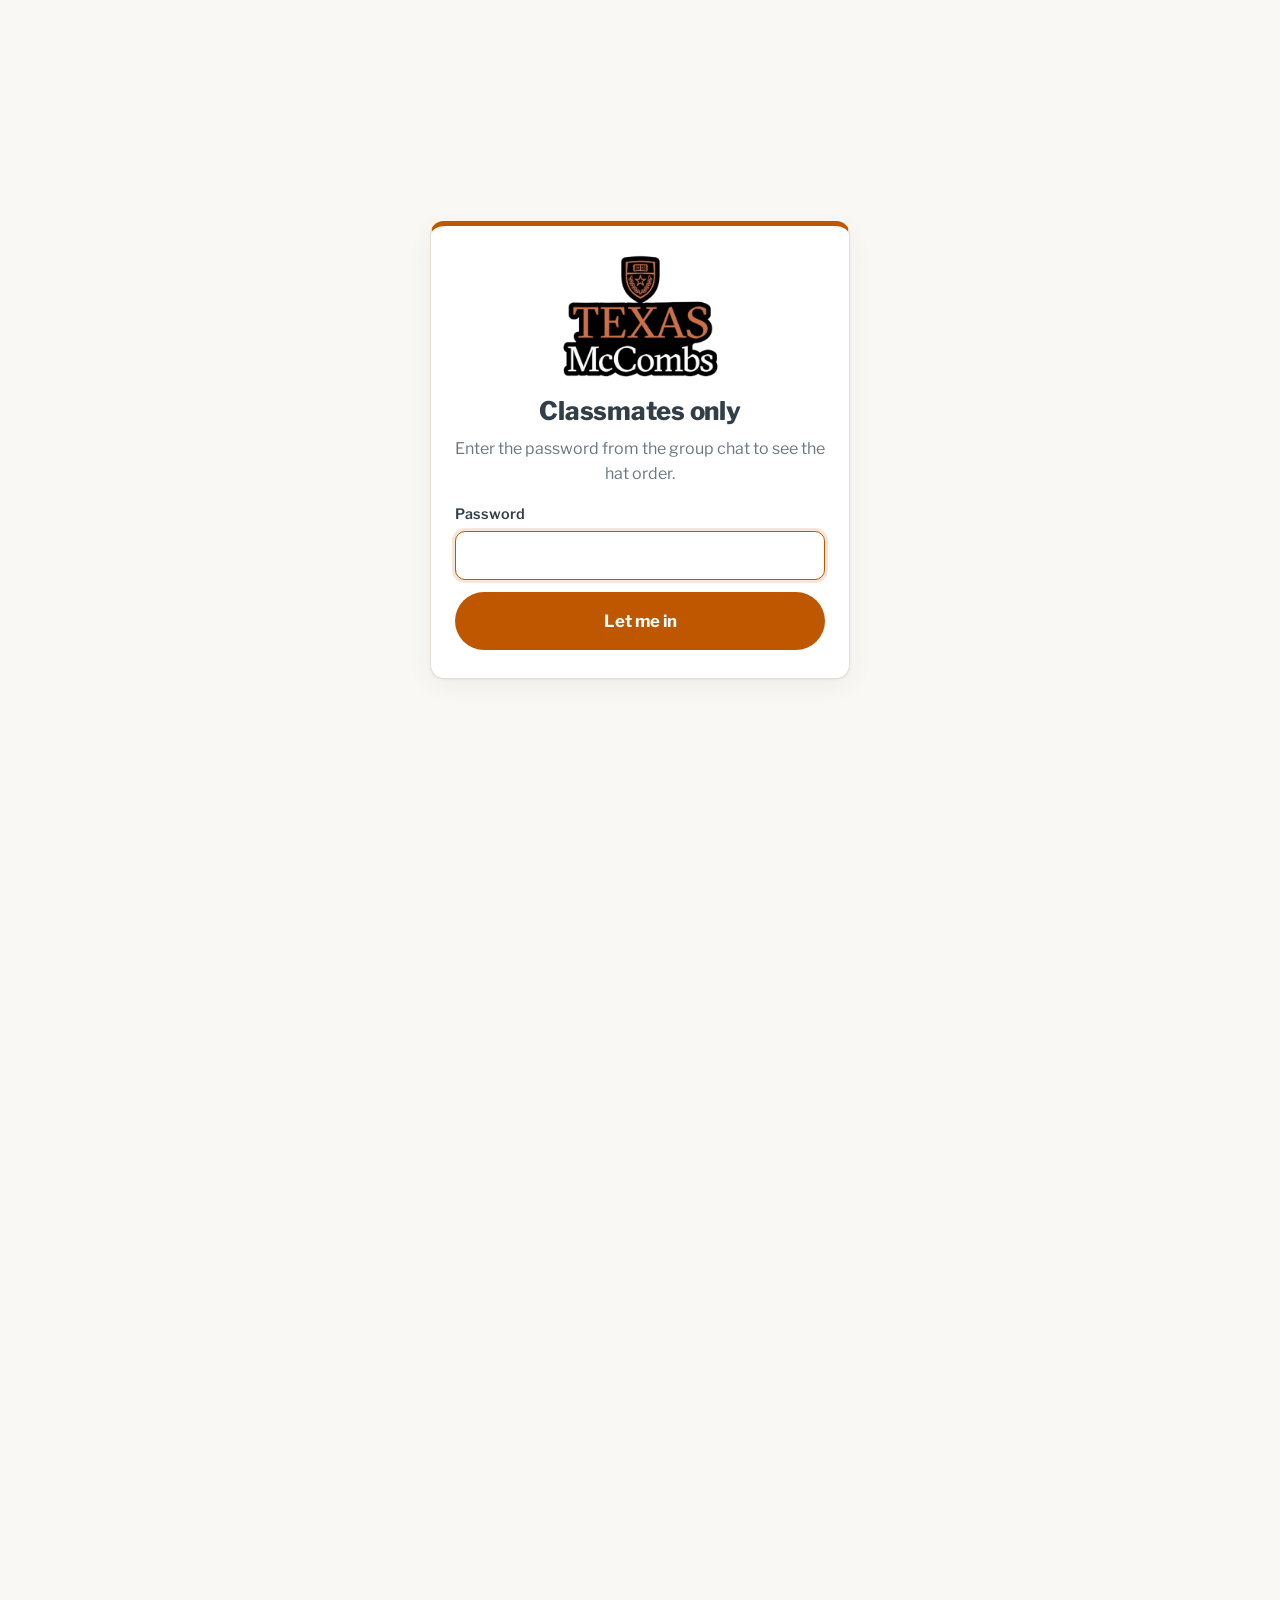
==== index.html @ 36b4d061 "Note that hats ship to the Centrum for pickup Co-Authored-By: Claude Fable 5.1 <noreply@anthropic.co" ====
<!doctype html>
<html lang="en">
<head>
  <meta charset="utf-8">
  <meta name="viewport" content="width=device-width, initial-scale=1">
  <title>Texas McCombs Hat Pre-Order</title>
  <meta name="description" content="Group pre-order for custom Texas McCombs hats from Branded Bills.">
  <link rel="preconnect" href="https://fonts.googleapis.com">
  <link rel="preconnect" href="https://fonts.gstatic.com" crossorigin>
  <link href="https://fonts.googleapis.com/css2?family=Libre+Franklin:wght@400;500;600;700;800&display=swap" rel="stylesheet">
  <link rel="stylesheet" href="css/styles.css">
  <link rel="icon" href="images/logo.png">
</head>
<body>

<div class="gate" id="gate" hidden>
  <form class="gate-card" id="gate-form" novalidate>
    <img src="images/logo.png" alt="Texas McCombs" width="200" height="157">
    <h1 class="gate-title">Classmates only</h1>
    <p class="muted">Enter the password from the group chat to see the hat order.</p>
    <label class="field">
      <span class="field-label">Password</span>
      <input type="password" name="code" id="gate-input" autocomplete="off" autocapitalize="off" spellcheck="false" required>
    </label>
    <p class="form-error" id="gate-error" role="alert" hidden></p>
    <button type="submit" class="btn btn-primary btn-lg btn-block">Let me in</button>
  </form>
</div>

<header class="topbar">
  <div class="wrap topbar-inner">
    <div class="brand">
      <span class="brand-mark"></span>
      <span class="brand-text">Texas McCombs <span class="brand-sub">Hat Pre-Order</span></span>
    </div>
    <a class="topbar-link" href="#order">Order now</a>
  </div>
</header>

<main>
  <!-- Hero -->
  <section class="hero">
    <div class="wrap hero-inner">
      <div class="hero-copy">
        <p class="eyebrow">Group order from Branded Bills</p>
        <h1>Custom Texas McCombs hats, ordered together.</h1>
        <p class="lede">
          Four designs, a Texas McCombs patch up front and a Longhorn on the side, one week to get in.
          We only place the order if we hit the minimums, and you only pay once we do.
        </p>
        <div class="countdown" id="countdown" aria-live="polite">
          <span class="countdown-label">Orders close</span>
          <span class="countdown-value" id="countdown-value">&hellip;</span>
          <span class="countdown-date" id="countdown-date"></span>
        </div>
        <a class="btn btn-primary btn-lg" href="#order">Pick your hats</a>
      </div>
      <div class="hero-art">
        <img src="images/logo.png" alt="Texas McCombs patch design" width="420" height="330">
      </div>
    </div>
  </section>

  <!-- How it works -->
  <section class="section">
    <div class="wrap">
      <h2>How it works</h2>
      <ol class="steps">
        <li>
          <span class="step-num">1</span>
          <h3>Pick your hats</h3>
          <p>Choose any of the four designs and how many of each you want. One size, adjustable snapback.</p>
        </li>
        <li>
          <span class="step-num">2</span>
          <h3>Submit the form</h3>
          <p>Name, email, phone, class year. That's it. No payment yet.</p>
        </li>
        <li>
          <span class="step-num">3</span>
          <h3>We hit the minimums</h3>
          <p>Branded Bills needs <strong id="min-total-copy">24</strong> hats total and <strong id="min-design-copy">6</strong> of each design. Designs that don't hit 6 get dropped.</p>
        </li>
        <li>
          <span class="step-num">4</span>
          <h3>Pay, then we order</h3>
          <p>After the window closes, <span class="organizer-name">Colby</span> sends payment details. Venmo or Zelle before the order is placed. Hats ship to the Centrum for pickup.</p>
        </li>
      </ol>
    </div>
  </section>

  <!-- Progress -->
  <section class="section section-alt">
    <div class="wrap">
      <div class="section-head">
        <h2>Where we stand</h2>
        <p class="muted" id="progress-updated">Loading current totals&hellip;</p>
      </div>
      <div class="progress-total card">
        <div class="progress-head">
          <span class="progress-title">Total hats ordered</span>
          <span class="progress-count"><strong id="total-count">0</strong> / <span id="total-min">24</span></span>
        </div>
        <div class="bar" role="progressbar" aria-valuemin="0" aria-valuemax="24" aria-valuenow="0" id="total-bar">
          <div class="bar-fill" id="total-fill"></div>
          <div class="bar-goal" id="total-goal"></div>
        </div>
        <p class="progress-note" id="total-note"></p>
      </div>
      <div class="progress-grid" id="design-progress"></div>
      <p class="muted small" id="demo-banner" hidden>
        Demo mode: no backend connected, so orders are stored only in this browser. See the README to connect Google Sheets.
      </p>
    </div>
  </section>

  <!-- Designs + order form -->
  <section class="section" id="order">
    <div class="wrap">
      <div class="section-head">
        <h2>Choose your hats</h2>
        <p class="muted">All four carry the same Texas McCombs <span id="patch-type">3D PVC rubber patch</span> (<span id="patch-size">2.8 in x 2.17 in</span>) on the front, plus a <span id="side-patch-type">3D PVC rubber Longhorn side patch</span> (<span id="side-patch-size">2.39 in x 1.25 in</span>): burnt orange on the black and white hats, all white on the orange hats. Renders are approximate.</p>
        <div class="patch-row">
          <figure class="patch-fig"><img src="images/patch-f1.png" alt="Burnt orange Longhorn side patch" width="369" height="205"><figcaption>Side patch on the black and white hats</figcaption></figure>
          <figure class="patch-fig"><img src="images/patch-f2.png" alt="All-white Longhorn side patch" width="369" height="207"><figcaption>Side patch on the burnt orange hats. Lines show molded detail; the patch is all white.</figcaption></figure>
        </div>
      </div>

      <div class="estimator card" id="estimator">
        <div class="estimator-head">
          <div class="estimator-main">
            <p class="eyebrow">Price estimator</p>
            <p class="estimator-big"><strong id="est-per-hat">&hellip;</strong> <span>per hat, all in</span></p>
            <p class="small muted" id="est-basis">Loading current totals&hellip;</p>
          </div>
          <div class="estimator-input">
            <label class="field-label" for="est-qty">Estimate at</label>
            <div class="estimator-qty">
              <input type="number" id="est-qty" min="24" max="5000" step="1" inputmode="numeric">
              <span>hats</span>
            </div>
            <button type="button" class="link-btn" id="est-reset" hidden>Back to live count</button>
          </div>
        </div>

        <div class="estimator-body">
          <table class="est-table" aria-label="Per-hat cost breakdown">
            <tbody id="est-rows"></tbody>
          </table>
          <div class="est-tiers-wrap">
            <p class="field-label">Volume tiers (base hat price)</p>
            <div class="tiers" id="est-tiers"></div>
            <p class="small muted" id="est-next"></p>
          </div>
        </div>

        <p class="price-callout-markup"><strong>Zero profit markup!</strong> You're only covering production, brand fees, shipping and taxes.</p>
        <p class="small muted est-foot" id="est-foot"></p>
      </div>

      <div class="designs" id="designs"></div>

      <form id="order-form" class="order-form card" novalidate>
        <h3>Your info</h3>

        <div class="field-grid">
          <label class="field">
            <span class="field-label">Full name</span>
            <input type="text" name="name" autocomplete="name" required maxlength="80" placeholder="Bevo Longhorn">
          </label>
          <label class="field">
            <span class="field-label">Email</span>
            <input type="email" name="email" autocomplete="email" required maxlength="120" placeholder="you@utexas.edu">
          </label>
          <label class="field">
            <span class="field-label">Phone</span>
            <input type="tel" name="phone" autocomplete="tel" required maxlength="30" placeholder="(512) 555-0123">
          </label>
          <fieldset class="field">
            <legend class="field-label">Class year</legend>
            <div class="choice-row" id="class-year-choices"></div>
          </fieldset>
          <fieldset class="field">
            <legend class="field-label">How you'll pay</legend>
            <div class="choice-row">
              <label class="choice"><input type="radio" name="payment" value="Venmo" required><span>Venmo</span></label>
              <label class="choice"><input type="radio" name="payment" value="Zelle"><span>Zelle</span></label>
            </div>
          </fieldset>
          <label class="field field-wide">
            <span class="field-label">Notes <span class="optional">(optional)</span></span>
            <input type="text" name="notes" maxlength="200" placeholder="Anything we should know">
          </label>
        </div>

        <!-- honeypot: bots fill this, humans never see it -->
        <div class="hp" aria-hidden="true">
          <label>Website <input type="text" name="website" tabindex="-1" autocomplete="off"></label>
        </div>

        <div class="order-summary" id="order-summary">
          <div class="summary-line">
            <span>Your order</span>
            <strong id="summary-hats">0 hats</strong>
          </div>
          <div class="summary-line" id="summary-price-line">
            <span>Estimated total <span class="muted small" id="summary-price-detail"></span></span>
            <strong id="summary-price">&hellip;</strong>
          </div>
          <p class="small muted" id="summary-note">
            You won't be charged unless we reach the minimums. Payment is collected after the window closes.
            The estimate uses the current volume tier plus tax and shipping; the final amount is confirmed before anyone pays.
          </p>
        </div>

        <p class="form-error" id="form-error" role="alert" hidden></p>

        <button type="submit" class="btn btn-primary btn-lg btn-block" id="submit-btn">
          <span class="btn-text">Submit pre-order</span>
          <span class="btn-spinner" aria-hidden="true"></span>
        </button>
      </form>

      <div class="success card" id="success" hidden>
        <div class="success-check" aria-hidden="true">&#10003;</div>
        <h3>You're in.</h3>
        <p id="success-copy"></p>
        <div class="success-order" id="success-order"></div>
        <div class="pay-box">
          <h4>Payment (after the window closes)</h4>
          <p>Don't send money yet. Once we confirm the minimums, <span class="organizer-name">Colby</span> will reach out with the final amount. Payment goes to:</p>
          <ul class="pay-list">
            <li><span class="pay-label">Venmo</span> <code id="pay-venmo"></code></li>
            <li><span class="pay-label">Zelle</span> <code id="pay-zelle"></code></li>
          </ul>
        </div>
        <p class="pickup-note"><strong>Pickup:</strong> hats ship to the Centrum. You'll get an email when they're ready to grab.</p>
        <p class="small muted">Need to change something? Email <a id="organizer-mailto" href="#"></a>.</p>
      </div>

      <div class="closed card" id="closed" hidden>
        <h3>Ordering has closed.</h3>
        <p>The pre-order window ended on <span id="closed-date"></span>. If you already submitted, watch your email for payment details. Questions? Email <a id="organizer-mailto-closed" href="#"></a>.</p>
      </div>
    </div>
  </section>

  <!-- FAQ -->
  <section class="section section-alt">
    <div class="wrap wrap-narrow">
      <h2>Questions</h2>
      <dl class="faq">
        <dt>What if a design doesn't get 6 orders?</dt>
        <dd>It gets dropped from the order. Anyone who picked it will be offered a swap to another design, or can just skip it. No charge either way.</dd>
        <dt>What if we don't reach 24 hats total?</dt>
        <dd>The order doesn't go in and nobody pays anything. We'll either extend the window or call it.</dd>
        <dt>How is the price calculated?</dt>
        <dd>Straight from the Branded Bills pricing sheet. The base hat price drops as the group order gets bigger (volume tiers), the Longhorn side patch is a flat add-on per hat, and then sales tax and a share of shipping go on top. The estimator above the designs shows the math for the current order size. Nobody is making money on this.</dd>
        <dt>When do I pay?</dt>
        <dd>After the window closes and the counts are confirmed. You'll get a message with the exact amount and where to send it. The order isn't placed until everyone has paid.</dd>
        <dt>What sizes are these?</dt>
        <dd>One size, adjustable snapback closure on all four styles.</dd>
        <dt>Can I order more than one?</dt>
        <dd>Yes. Any mix of designs, up to <span id="faq-max">5</span> of each.</dd>
        <dt>When do hats arrive?</dt>
        <dd>Branded Bills typically takes a few weeks to produce after the order is placed. The whole order ships to the Centrum, and you pick yours up there. <span class="organizer-name">Colby</span> will email when they're in.</dd>
      </dl>
    </div>
  </section>
</main>

<footer class="footer">
  <div class="wrap">
    <p>Organized by <span class="organizer-name">Colby</span> for McCombs classmates. Not affiliated with or endorsed by The University of Texas at Austin or Branded Bills.</p>
    <p class="small">Design renders are digital mockups from the Branded Bills design sheet and may not exactly match real colors, placement, or size.</p>
  </div>
</footer>

<script src="js/config.js"></script>
<script src="js/app.js"></script>
</body>
</html>
---- css/styles.css ----
/* UT Austin brand palette */
:root {
  --burnt-orange: #BF5700;
  --burnt-orange-dark: #A34A00;
  --burnt-orange-light: #F8971F;
  --charcoal: #333F48;
  --charcoal-light: #4F5A63;
  --slate: #9CADB7;
  --limestone: #D6D2C4;
  --limestone-light: #ECE9E0;
  --cream: #FAF8F4;
  --white: #FFFFFF;
  --green: #A6CD57;
  --green-dark: #5E8A1E;
  --yellow: #FFD600;
  --teal: #00A9B7;
  --blue: #005F86;
  --red: #C8102E;

  --text: var(--charcoal);
  --text-muted: #6B7680;
  --bg: var(--cream);
  --surface: var(--white);
  --border: #E3DFD4;
  --radius: 14px;
  --shadow: 0 1px 2px rgba(51, 63, 72, 0.06), 0 8px 24px rgba(51, 63, 72, 0.06);
  --font: 'Libre Franklin', -apple-system, BlinkMacSystemFont, 'Segoe UI', Roboto, Helvetica, Arial, sans-serif;
}

* { box-sizing: border-box; }
html { scroll-behavior: smooth; }
body {
  margin: 0;
  font-family: var(--font);
  color: var(--text);
  background: var(--bg);
  line-height: 1.55;
  -webkit-font-smoothing: antialiased;
}
img { max-width: 100%; height: auto; display: block; }
a { color: var(--burnt-orange); }
h1, h2, h3, h4 { margin: 0 0 0.4em; line-height: 1.15; font-weight: 800; letter-spacing: -0.01em; }
h1 { font-size: clamp(2rem, 5vw, 3.1rem); }
h2 { font-size: clamp(1.5rem, 3vw, 2rem); }
h3 { font-size: 1.2rem; }
h4 { font-size: 1rem; }
p { margin: 0 0 1em; }
code { font-family: ui-monospace, SFMono-Regular, Menlo, monospace; background: var(--limestone-light); padding: 0.1em 0.45em; border-radius: 6px; font-size: 0.95em; }

.wrap { width: min(1100px, 100% - 32px); margin: 0 auto; }
.wrap-narrow { width: min(760px, 100% - 32px); }
.muted { color: var(--text-muted); }
.small { font-size: 0.875rem; }
.optional { font-weight: 400; color: var(--text-muted); }
[hidden] { display: none !important; }

/* Password gate */
body.is-locked { overflow: hidden; }
body.is-locked > main, body.is-locked > header, body.is-locked > footer { visibility: hidden; }
.gate { position: fixed; inset: 0; z-index: 100; background: var(--cream); display: grid; place-items: center; padding: 16px; overflow: auto; }
.gate-card { width: min(420px, 100%); background: var(--white); border: 1px solid var(--border); border-top: 5px solid var(--burnt-orange); border-radius: var(--radius); box-shadow: var(--shadow); padding: 28px 24px; display: flex; flex-direction: column; gap: 12px; }
.gate-card img { width: 160px; margin: 0 auto 4px; }
.gate-title { font-size: 1.6rem; text-align: center; margin: 0; }
.gate-card .muted { text-align: center; margin: 0 0 4px; }
.gate-card .form-error { margin: 0; }
.gate-card input[type="password"] { font: inherit; padding: 11px 14px; border: 1.5px solid var(--border); border-radius: 10px; width: 100%; }
.gate-card input:focus { outline: none; border-color: var(--burnt-orange); box-shadow: 0 0 0 3px rgba(191, 87, 0, 0.15); }

/* Top bar */
.topbar { background: var(--burnt-orange); color: var(--white); position: sticky; top: 0; z-index: 10; }
.topbar-inner { display: flex; align-items: center; justify-content: space-between; height: 56px; }
.brand { display: flex; align-items: center; gap: 10px; font-weight: 800; letter-spacing: 0.01em; }
.brand-mark { width: 14px; height: 14px; background: var(--white); border-radius: 3px; transform: rotate(45deg); }
.brand-sub { font-weight: 500; opacity: 0.85; }
.topbar-link { color: var(--white); text-decoration: none; font-weight: 600; padding: 8px 14px; border: 1.5px solid rgba(255,255,255,0.55); border-radius: 999px; font-size: 0.9rem; }
.topbar-link:hover { background: rgba(255,255,255,0.12); }

/* Hero */
.hero { background: linear-gradient(180deg, var(--white) 0%, var(--cream) 100%); border-bottom: 1px solid var(--border); }
.hero-inner { display: grid; grid-template-columns: 1.15fr 0.85fr; gap: 40px; align-items: center; padding: 64px 0; }
.eyebrow { text-transform: uppercase; letter-spacing: 0.12em; font-size: 0.78rem; font-weight: 700; color: var(--burnt-orange); margin-bottom: 12px; }
.lede { font-size: 1.1rem; color: var(--charcoal-light); max-width: 52ch; }
.hero-art img { margin: 0 auto; filter: drop-shadow(0 12px 24px rgba(51,63,72,0.18)); }

.countdown { display: inline-flex; flex-wrap: wrap; align-items: baseline; gap: 6px 12px; background: var(--white); border: 1px solid var(--border); border-left: 4px solid var(--burnt-orange); border-radius: 10px; padding: 12px 16px; margin: 8px 0 24px; }
.countdown-label { font-size: 0.8rem; text-transform: uppercase; letter-spacing: 0.08em; font-weight: 700; color: var(--text-muted); }
.countdown-value { font-size: 1.25rem; font-weight: 800; color: var(--charcoal); font-variant-numeric: tabular-nums; }
.countdown-date { font-size: 0.85rem; color: var(--text-muted); width: 100%; }
.countdown.is-closed { border-left-color: var(--red); }
.countdown.is-closed .countdown-value { color: var(--red); }

/* Buttons */
.btn { display: inline-flex; align-items: center; justify-content: center; gap: 8px; font: inherit; font-weight: 700; border-radius: 999px; padding: 10px 20px; border: 2px solid transparent; cursor: pointer; text-decoration: none; transition: background 0.15s, transform 0.05s; }
.btn:active { transform: translateY(1px); }
.btn-primary { background: var(--burnt-orange); color: var(--white); }
.btn-primary:hover { background: var(--burnt-orange-dark); }
.btn-primary:disabled { background: var(--slate); cursor: not-allowed; }
.btn-lg { padding: 14px 28px; font-size: 1.05rem; }
.btn-block { width: 100%; }
.btn-spinner { display: none; width: 18px; height: 18px; border: 2.5px solid rgba(255,255,255,0.4); border-top-color: var(--white); border-radius: 50%; animation: spin 0.7s linear infinite; }
.btn.is-loading .btn-spinner { display: inline-block; }
@keyframes spin { to { transform: rotate(360deg); } }

/* Sections */
.section { padding: 56px 0; scroll-margin-top: 64px; }
.section-alt { background: var(--white); border-top: 1px solid var(--border); border-bottom: 1px solid var(--border); }
.section-head { margin-bottom: 24px; }
.section-head h2 { margin-bottom: 4px; }
.card { background: var(--surface); border: 1px solid var(--border); border-radius: var(--radius); box-shadow: var(--shadow); padding: 24px; }

/* Steps */
.steps { list-style: none; margin: 0; padding: 0; display: grid; grid-template-columns: repeat(4, 1fr); gap: 20px; counter-reset: step; }
.steps li { background: var(--white); border: 1px solid var(--border); border-radius: var(--radius); padding: 22px; position: relative; }
.steps h3 { font-size: 1.05rem; margin-top: 10px; }
.steps p { margin: 0; font-size: 0.95rem; color: var(--charcoal-light); }
.step-num { display: inline-grid; place-items: center; width: 32px; height: 32px; border-radius: 50%; background: var(--burnt-orange); color: var(--white); font-weight: 800; font-size: 0.95rem; }

/* Progress */
.progress-total { margin-bottom: 20px; }
.progress-head { display: flex; justify-content: space-between; align-items: baseline; margin-bottom: 10px; gap: 12px; flex-wrap: wrap; }
.progress-title { font-weight: 700; }
.progress-count { font-variant-numeric: tabular-nums; color: var(--text-muted); }
.progress-count strong { color: var(--charcoal); font-size: 1.4rem; }
.bar { position: relative; height: 16px; background: var(--limestone-light); border-radius: 999px; overflow: hidden; }
.bar-fill { height: 100%; width: 0; background: var(--burnt-orange); border-radius: 999px; transition: width 0.6s cubic-bezier(0.2, 0.8, 0.2, 1); }
.bar.is-met .bar-fill { background: var(--green-dark); }
.bar-goal { position: absolute; top: 0; bottom: 0; width: 2px; background: var(--charcoal); opacity: 0.5; }
.progress-note { margin: 10px 0 0; font-size: 0.9rem; color: var(--text-muted); }
.progress-grid { display: grid; grid-template-columns: repeat(4, 1fr); gap: 16px; }
.progress-card { background: var(--surface); border: 1px solid var(--border); border-radius: var(--radius); padding: 16px; }
.progress-card .bar { height: 10px; margin-top: 8px; }
.progress-card-head { display: flex; align-items: center; gap: 10px; }
.design-letter { display: inline-grid; place-items: center; width: 28px; height: 28px; border-radius: 8px; background: var(--charcoal); color: var(--white); font-weight: 800; font-size: 0.9rem; flex-shrink: 0; }
.progress-card-name { font-weight: 600; font-size: 0.9rem; line-height: 1.25; }
.progress-card-count { margin-top: 10px; font-size: 0.85rem; color: var(--text-muted); display: flex; justify-content: space-between; }
.status-pill { display: inline-block; font-size: 0.72rem; font-weight: 700; padding: 2px 8px; border-radius: 999px; text-transform: uppercase; letter-spacing: 0.05em; }
.status-pill.met { background: #E6F2D3; color: var(--green-dark); }
.status-pill.short { background: #FDEBD8; color: var(--burnt-orange-dark); }

/* Price estimator */
.estimator { margin-bottom: 28px; border-left: 4px solid var(--burnt-orange); }
.estimator-head { display: flex; justify-content: space-between; align-items: flex-start; gap: 20px; flex-wrap: wrap; margin-bottom: 18px; }
.estimator-head .eyebrow { margin-bottom: 4px; }
.estimator-big { margin: 0; font-size: 1rem; color: var(--charcoal-light); }
.estimator-big strong { font-size: 2rem; color: var(--charcoal); letter-spacing: -0.02em; font-variant-numeric: tabular-nums; }
.estimator-main .small { margin: 2px 0 0; }
.estimator-input { display: flex; flex-direction: column; gap: 6px; align-items: flex-end; }
.estimator-qty { display: flex; align-items: center; gap: 8px; }
.estimator-qty input { font: inherit; font-weight: 700; width: 92px; padding: 9px 12px; border: 1.5px solid var(--border); border-radius: 10px; text-align: right; font-variant-numeric: tabular-nums; }
.estimator-qty input:focus { outline: none; border-color: var(--burnt-orange); box-shadow: 0 0 0 3px rgba(191, 87, 0, 0.15); }
.link-btn { font: inherit; font-size: 0.8rem; font-weight: 600; color: var(--burnt-orange); background: none; border: none; padding: 0; cursor: pointer; text-decoration: underline; }
.estimator-body { display: grid; grid-template-columns: 1fr 1fr; gap: 24px; align-items: start; }
.est-table { width: 100%; border-collapse: collapse; font-size: 0.95rem; }
.est-table td { padding: 8px 0; border-bottom: 1px solid var(--border); vertical-align: top; }
.est-table td:last-child { text-align: right; font-weight: 700; font-variant-numeric: tabular-nums; white-space: nowrap; }
.est-table td .small { display: block; margin: 0; }
.est-table tr.total td { border-bottom: none; font-weight: 800; font-size: 1.05rem; padding-top: 10px; }
.est-tiers-wrap .field-label { display: block; margin-bottom: 8px; }
.tiers { display: flex; flex-wrap: wrap; gap: 6px; }
.tier { display: flex; flex-direction: column; align-items: center; padding: 6px 10px; border: 1.5px solid var(--border); border-radius: 10px; background: var(--white); min-width: 74px; }
.tier-range { font-size: 0.72rem; color: var(--text-muted); font-weight: 600; }
.tier-price { font-weight: 800; font-variant-numeric: tabular-nums; }
.tier.is-active { border-color: var(--burnt-orange); background: #FDEBD8; }
.tier.is-active .tier-range { color: var(--burnt-orange-dark); }
.tier.is-below { opacity: 0.55; }
#est-next { margin: 10px 0 0; }
.price-callout-markup { margin: 18px 0 4px; }
.price-callout-markup strong { color: var(--green-dark); }
.est-foot { margin: 0; }

/* Design cards */
.designs { display: grid; grid-template-columns: repeat(4, 1fr); gap: 20px; margin-bottom: 28px; }
.design-card { background: var(--surface); border: 2px solid var(--border); border-radius: var(--radius); padding: 18px; display: flex; flex-direction: column; transition: border-color 0.15s, box-shadow 0.15s; }
.design-card.is-selected { border-color: var(--burnt-orange); box-shadow: 0 0 0 4px rgba(191, 87, 0, 0.12); }
.design-img { background: var(--white); border: 1px solid var(--border); border-radius: 10px; padding: 10px; margin-bottom: 14px; height: 180px; display: grid; place-items: center; overflow: hidden; }
.design-img img { max-height: 100%; max-width: 100%; width: auto; object-fit: contain; }
.view-toggle { display: flex; gap: 4px; margin: -6px 0 12px; }
.view-btn { flex: 1; font: inherit; font-size: 0.78rem; font-weight: 700; padding: 5px 0; border: 1.5px solid var(--border); background: var(--white); color: var(--text-muted); cursor: pointer; border-radius: 999px; }
.view-btn.is-active { background: var(--charcoal); border-color: var(--charcoal); color: var(--white); }
.design-side { color: var(--text-muted); font-size: 0.8rem; }
.patch-row { display: flex; flex-wrap: wrap; gap: 16px; margin-top: 12px; }
.patch-fig { margin: 0; display: flex; align-items: center; gap: 12px; background: var(--white); border: 1px solid var(--border); border-radius: 10px; padding: 8px 12px; max-width: 420px; }
.patch-fig img { width: 110px; height: auto; flex-shrink: 0; }
.patch-fig figcaption { font-size: 0.8rem; color: var(--text-muted); line-height: 1.35; }
.design-head { display: flex; align-items: center; gap: 10px; margin-bottom: 4px; }
.design-name { font-weight: 700; font-size: 1rem; line-height: 1.25; }
.design-style { font-size: 0.8rem; color: var(--text-muted); margin: 0 0 4px; }
.design-colorway { font-size: 0.85rem; color: var(--charcoal-light); margin: 0 0 14px; flex: 1; }
.swatches { display: inline-flex; gap: 4px; margin-left: auto; }
.swatch { width: 14px; height: 14px; border-radius: 50%; border: 1px solid rgba(0,0,0,0.15); }
.qty { display: flex; align-items: center; justify-content: space-between; border: 1.5px solid var(--border); border-radius: 999px; padding: 4px; }
.qty button { width: 36px; height: 36px; border-radius: 50%; border: none; background: var(--limestone-light); color: var(--charcoal); font-size: 1.2rem; font-weight: 700; cursor: pointer; line-height: 1; }
.qty button:hover:not(:disabled) { background: var(--burnt-orange); color: var(--white); }
.qty button:disabled { opacity: 0.35; cursor: not-allowed; }
.qty-value { font-weight: 800; font-size: 1.1rem; min-width: 2ch; text-align: center; font-variant-numeric: tabular-nums; }

/* Form */
.order-form h3 { margin-bottom: 16px; }
.field-grid { display: grid; grid-template-columns: 1fr 1fr; gap: 16px 20px; }
.field { display: flex; flex-direction: column; gap: 6px; margin: 0; padding: 0; border: 0; min-width: 0; }
.field-wide { grid-column: 1 / -1; }
.field-label { font-weight: 600; font-size: 0.9rem; }
.field input[type="text"], .field input[type="email"], .field input[type="tel"] {
  font: inherit; padding: 11px 14px; border: 1.5px solid var(--border); border-radius: 10px; background: var(--white); color: var(--text); width: 100%;
}
.field input:focus { outline: none; border-color: var(--burnt-orange); box-shadow: 0 0 0 3px rgba(191, 87, 0, 0.15); }
.field input.is-invalid { border-color: var(--red); }
.choice-row { display: flex; gap: 10px; flex-wrap: wrap; }
.choice { position: relative; }
.choice input { position: absolute; opacity: 0; inset: 0; }
.choice span { display: inline-block; padding: 10px 18px; border: 1.5px solid var(--border); border-radius: 999px; font-weight: 600; cursor: pointer; background: var(--white); }
.choice input:checked + span { background: var(--burnt-orange); border-color: var(--burnt-orange); color: var(--white); }
.choice input:focus-visible + span { box-shadow: 0 0 0 3px rgba(191, 87, 0, 0.3); }
.hp { position: absolute; left: -9999px; width: 1px; height: 1px; overflow: hidden; }
.order-summary { margin-top: 24px; padding: 16px 18px; background: var(--limestone-light); border-radius: 10px; }
.summary-line { display: flex; justify-content: space-between; align-items: baseline; padding: 4px 0; }
.summary-line strong { font-size: 1.1rem; }
.order-summary p { margin: 8px 0 0; }
.form-error { margin: 16px 0 0; padding: 12px 14px; background: #FBE5E8; color: var(--red); border-radius: 10px; font-weight: 600; font-size: 0.95rem; }
#submit-btn { margin-top: 20px; }

/* Success / closed */
.success { text-align: left; max-width: 640px; margin: 0 auto; scroll-margin-top: 72px; }
.success-check { width: 56px; height: 56px; border-radius: 50%; background: var(--green-dark); color: var(--white); display: grid; place-items: center; font-size: 1.6rem; font-weight: 800; margin-bottom: 14px; }
.success-order { margin: 12px 0 20px; }
.success-order table { width: 100%; border-collapse: collapse; font-size: 0.95rem; }
.success-order td { padding: 8px 0; border-bottom: 1px solid var(--border); }
.success-order td:last-child { text-align: right; font-weight: 700; font-variant-numeric: tabular-nums; }
.success-order tr.total td { border-bottom: none; font-weight: 800; }
.pay-box { background: var(--limestone-light); border-radius: 10px; padding: 16px 18px; margin-bottom: 16px; }
.pay-box h4 { margin-bottom: 6px; }
.pay-box p { font-size: 0.95rem; }
.pay-list { list-style: none; margin: 0; padding: 0; display: flex; flex-direction: column; gap: 6px; }
.pay-label { display: inline-block; min-width: 64px; font-weight: 700; }
.pickup-note { margin: 0 0 12px; padding: 10px 14px; background: var(--white); border: 1px solid var(--border); border-left: 4px solid var(--burnt-orange); border-radius: 8px; font-size: 0.95rem; }
.closed { max-width: 640px; margin: 0 auto; border-left: 4px solid var(--red); }

/* FAQ */
.faq dt { font-weight: 700; margin-top: 18px; }
.faq dd { margin: 4px 0 0; color: var(--charcoal-light); }

/* Footer */
.footer { padding: 32px 0 40px; color: var(--text-muted); font-size: 0.9rem; border-top: 1px solid var(--border); }
.footer p { margin-bottom: 6px; }

/* Responsive */
@media (max-width: 960px) {
  .steps, .designs, .progress-grid { grid-template-columns: repeat(2, 1fr); }
}
@media (max-width: 720px) {
  .hero-inner { grid-template-columns: 1fr; padding: 40px 0; gap: 24px; }
  .hero-art { order: -1; }
  .hero-art img { max-width: 260px; }
  .field-grid { grid-template-columns: 1fr; }
  .estimator-body { grid-template-columns: 1fr; }
  .estimator-input { align-items: flex-start; }
  .section { padding: 40px 0; }
  .card { padding: 18px; }
}
@media (max-width: 480px) {
  .steps, .designs, .progress-grid { grid-template-columns: 1fr; }
  .topbar-link { display: none; }
}
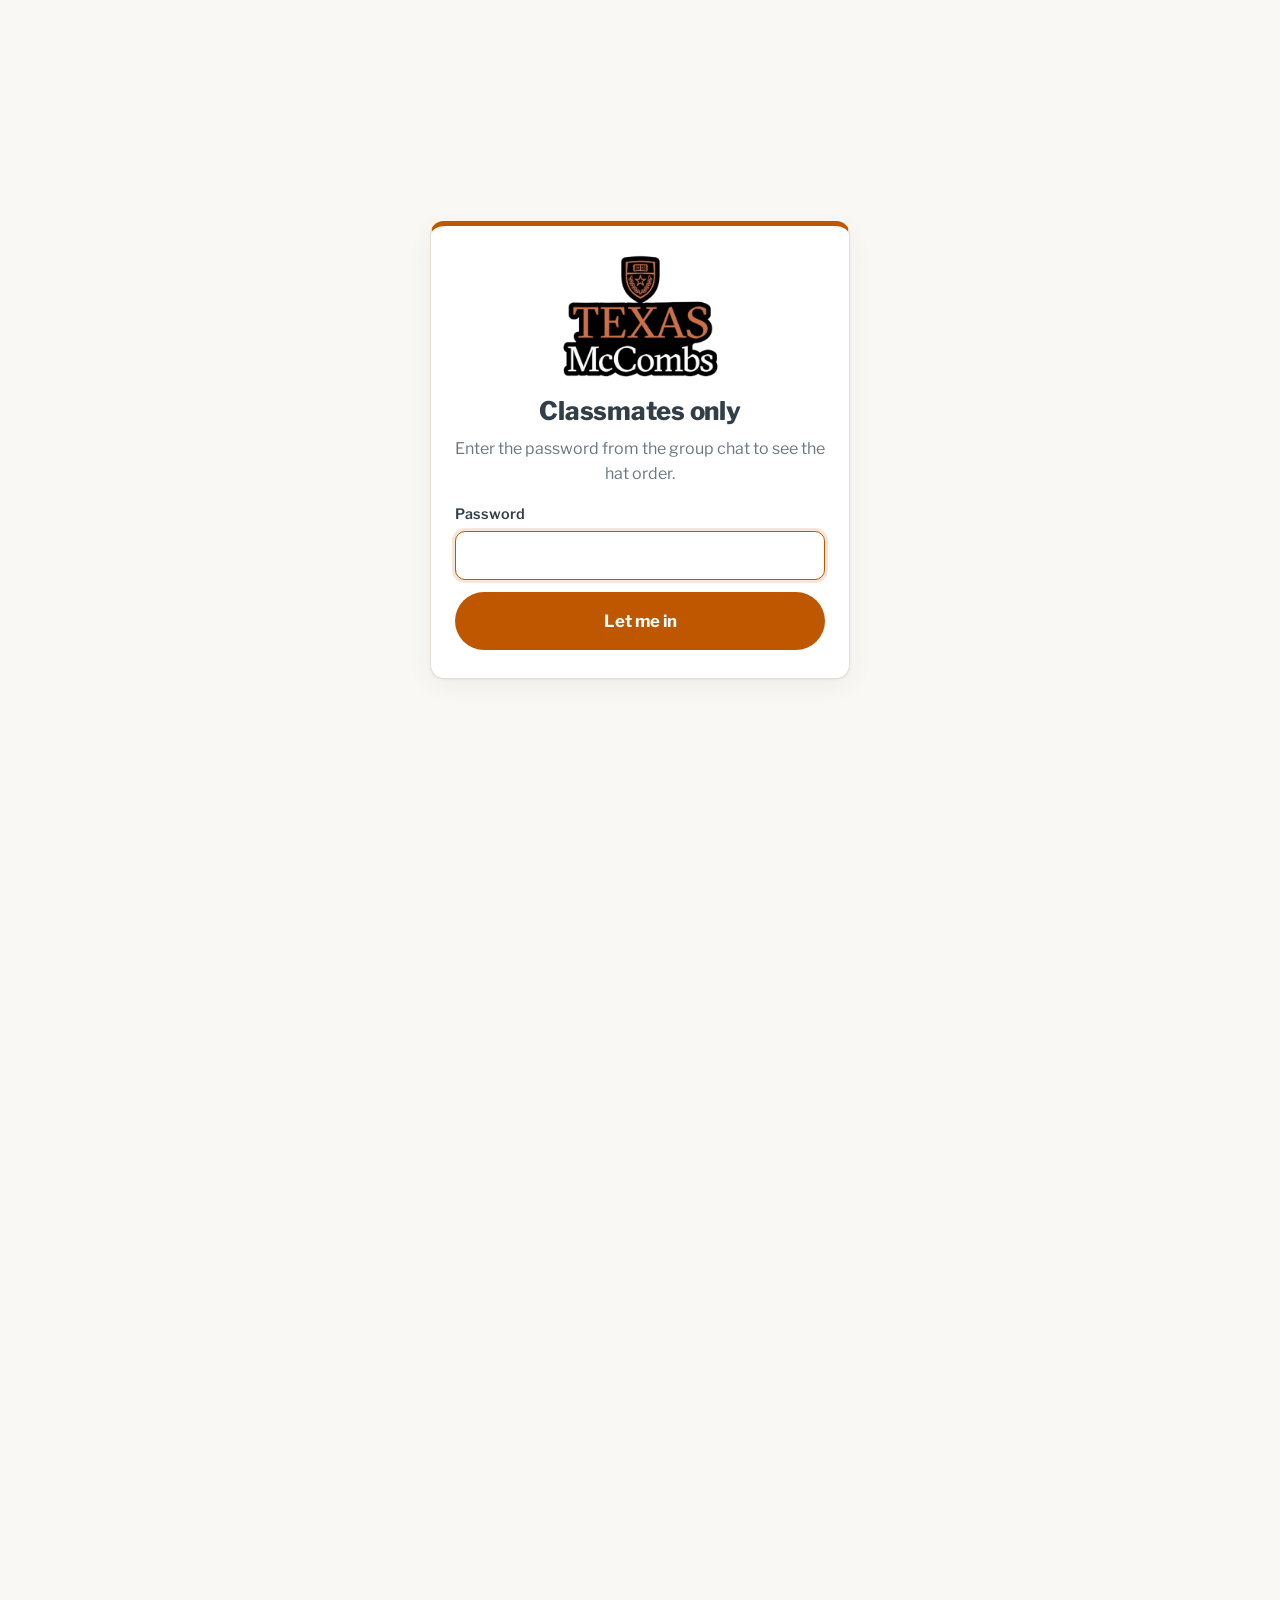
==== commit b191d99b: "Update footer fine print and add design approval FAQ Co-Authored-By: Claude Fable 5.1 <noreply@anthr" ====
--- a/index.html
+++ b/index.html
@@ -259,6 +259,8 @@
         <dd>Straight from the Branded Bills pricing sheet. The base hat price drops as the group order gets bigger (volume tiers), the Longhorn side patch is a flat add-on per hat, and then sales tax and a share of shipping go on top. The estimator above the designs shows the math for the current order size. Nobody is making money on this.</dd>
         <dt>When do I pay?</dt>
         <dd>After the window closes and the counts are confirmed. You'll get a message with the exact amount and where to send it. The order isn't placed until everyone has paid.</dd>
+        <dt>Is this an approved design?</dt>
+        <dd>Yes. University of Texas Licensing and the DMBA program office have approved this design.</dd>
         <dt>What sizes are these?</dt>
         <dd>One size, adjustable snapback closure on all four styles.</dd>
         <dt>Can I order more than one?</dt>
@@ -272,7 +274,7 @@
 
 <footer class="footer">
   <div class="wrap">
-    <p>Organized by <span class="organizer-name">Colby</span> for McCombs classmates. Not affiliated with or endorsed by The University of Texas at Austin or Branded Bills.</p>
+    <p>Organized by Colby Hoffer for Texas McCombs DMBA classmates.</p>
     <p class="small">Design renders are digital mockups from the Branded Bills design sheet and may not exactly match real colors, placement, or size.</p>
   </div>
 </footer>
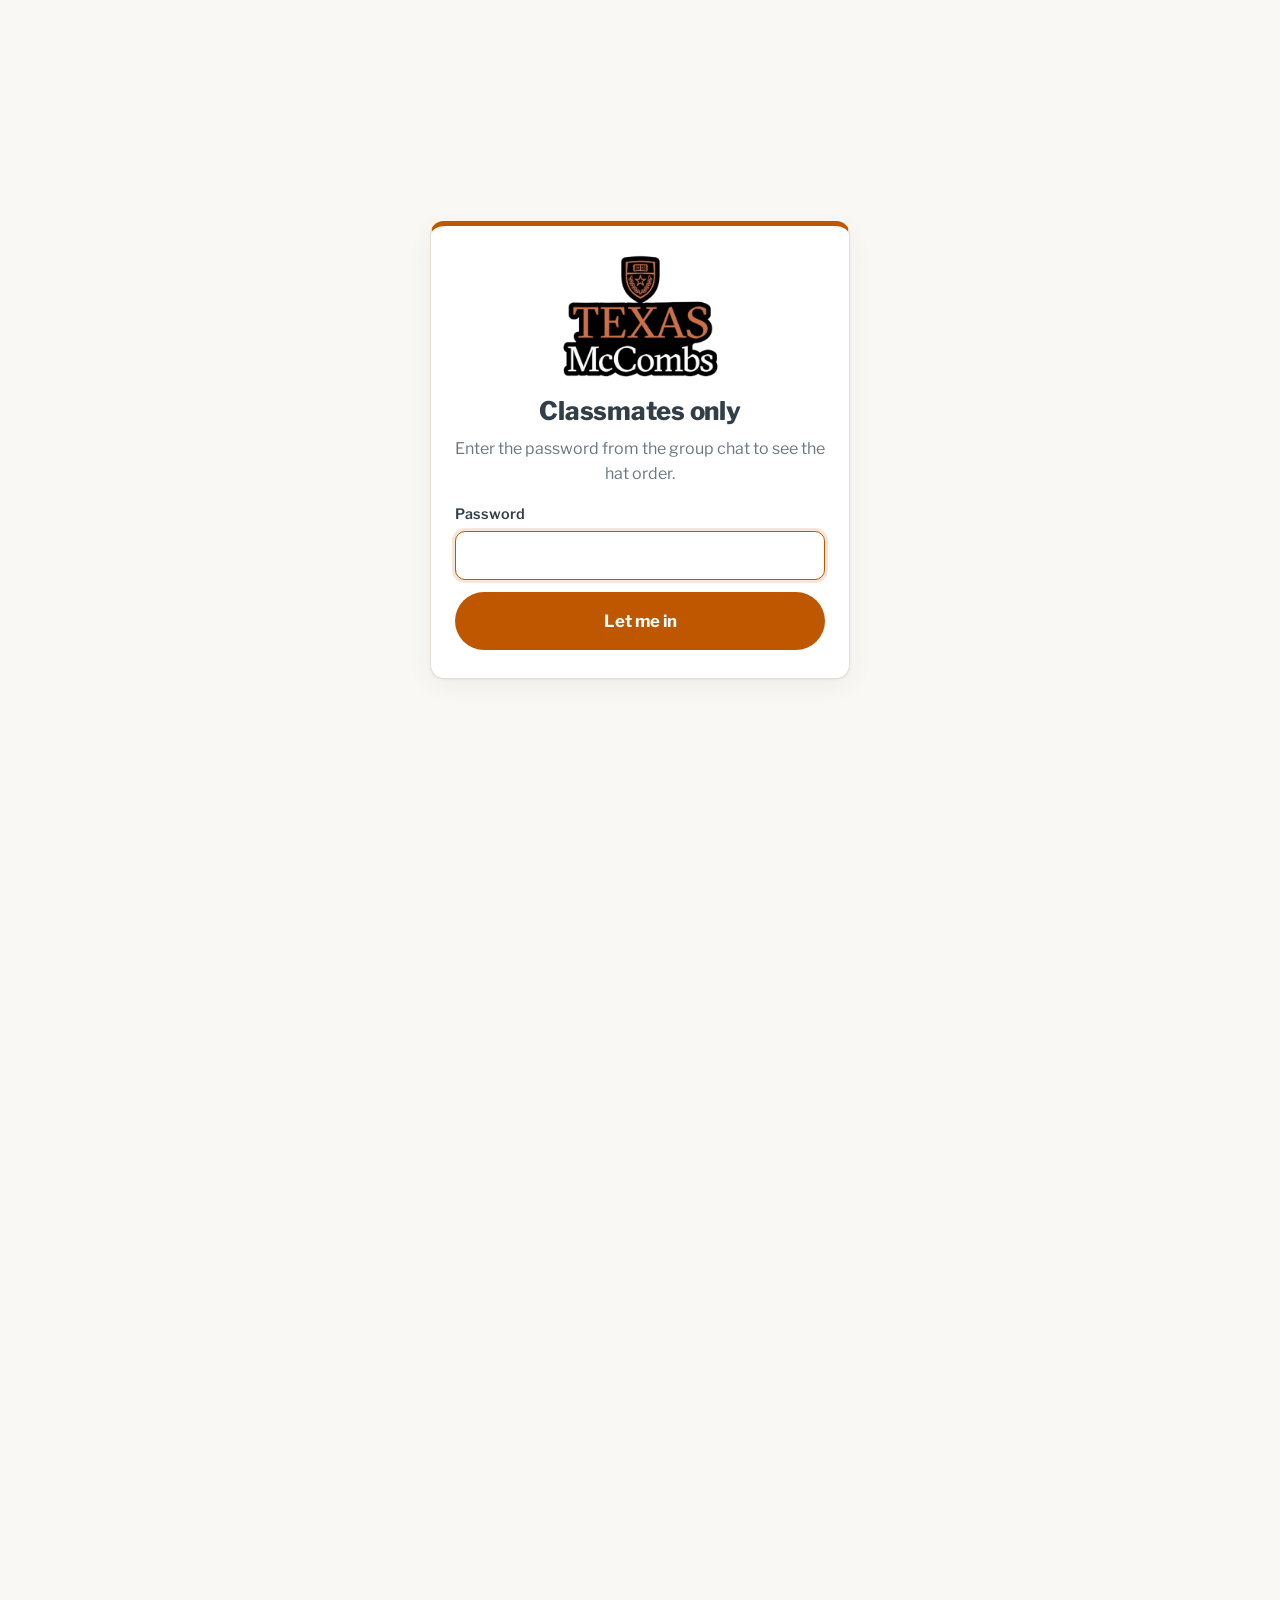
==== commit 863191d6: "Simplify copy for classmates Drop vendor jargon: patch design codes, product style numbers, collecti" ====
--- a/index.html
+++ b/index.html
@@ -45,7 +45,7 @@
         <p class="eyebrow">Group order from Branded Bills</p>
         <h1>Custom Texas McCombs hats, ordered together.</h1>
         <p class="lede">
-          Four designs, a Texas McCombs patch up front and a Longhorn on the side, one week to get in.
+          Four designs, McCombs patch up front, Longhorn on the side, one week to get in.
           We only place the order if we hit the minimums, and you only pay once we do.
         </p>
         <div class="countdown" id="countdown" aria-live="polite">
@@ -120,10 +120,10 @@
     <div class="wrap">
       <div class="section-head">
         <h2>Choose your hats</h2>
-        <p class="muted">All four carry the same Texas McCombs <span id="patch-type">3D PVC rubber patch</span> (<span id="patch-size">2.8 in x 2.17 in</span>) on the front, plus a <span id="side-patch-type">3D PVC rubber Longhorn side patch</span> (<span id="side-patch-size">2.39 in x 1.25 in</span>): burnt orange on the black and white hats, all white on the orange hats. Renders are approximate.</p>
+        <p class="muted">Every hat gets the Texas McCombs patch on the front and a Longhorn patch on the side. Both are raised rubber patches. Tap Side on any hat to see it. Renders are approximate.</p>
         <div class="patch-row">
           <figure class="patch-fig"><img src="images/patch-f1.png" alt="Burnt orange Longhorn side patch" width="369" height="205"><figcaption>Side patch on the black and white hats</figcaption></figure>
-          <figure class="patch-fig"><img src="images/patch-f2.png" alt="All-white Longhorn side patch" width="369" height="207"><figcaption>Side patch on the burnt orange hats. Lines show molded detail; the patch is all white.</figcaption></figure>
+          <figure class="patch-fig"><img src="images/patch-f2.png" alt="All-white Longhorn side patch" width="369" height="207"><figcaption>Side patch on the orange hats. It's all white; the lines are molded detail.</figcaption></figure>
         </div>
       </div>
 
@@ -149,7 +149,7 @@
             <tbody id="est-rows"></tbody>
           </table>
           <div class="est-tiers-wrap">
-            <p class="field-label">Volume tiers (base hat price)</p>
+            <p class="field-label">Hat price by order size</p>
             <div class="tiers" id="est-tiers"></div>
             <p class="small muted" id="est-next"></p>
           </div>
@@ -209,8 +209,7 @@
             <strong id="summary-price">&hellip;</strong>
           </div>
           <p class="small muted" id="summary-note">
-            You won't be charged unless we reach the minimums. Payment is collected after the window closes.
-            The estimate uses the current volume tier plus tax and shipping; the final amount is confirmed before anyone pays.
+            No payment now. If we hit the minimums, Colby will confirm the final amount and collect after the window closes.
           </p>
         </div>
 
@@ -256,7 +255,7 @@
         <dt>What if we don't reach 24 hats total?</dt>
         <dd>The order doesn't go in and nobody pays anything. We'll either extend the window or call it.</dd>
         <dt>How is the price calculated?</dt>
-        <dd>Straight from the Branded Bills pricing sheet. The base hat price drops as the group order gets bigger (volume tiers), the Longhorn side patch is a flat add-on per hat, and then sales tax and a share of shipping go on top. The estimator above the designs shows the math for the current order size. Nobody is making money on this.</dd>
+        <dd>Straight from the Branded Bills pricing sheet. The hat price drops as the group order gets bigger, the side patch is a flat add-on, and sales tax and a share of shipping go on top. The estimator above the hats shows the math for the current order size. Nobody is making money on this.</dd>
         <dt>When do I pay?</dt>
         <dd>After the window closes and the counts are confirmed. You'll get a message with the exact amount and where to send it. The order isn't placed until everyone has paid.</dd>
         <dt>Is this an approved design?</dt>
@@ -264,7 +263,7 @@
         <dt>What sizes are these?</dt>
         <dd>One size, adjustable snapback closure on all four styles.</dd>
         <dt>Can I order more than one?</dt>
-        <dd>Yes. Any mix of designs, up to <span id="faq-max">5</span> of each.</dd>
+        <dd>Yes. Any mix of designs, as many as you want. There's no limit.</dd>
         <dt>When do hats arrive?</dt>
         <dd>Branded Bills typically takes a few weeks to produce after the order is placed. The whole order ships to the Centrum, and you pick yours up there. <span class="organizer-name">Colby</span> will email when they're in.</dd>
       </dl>
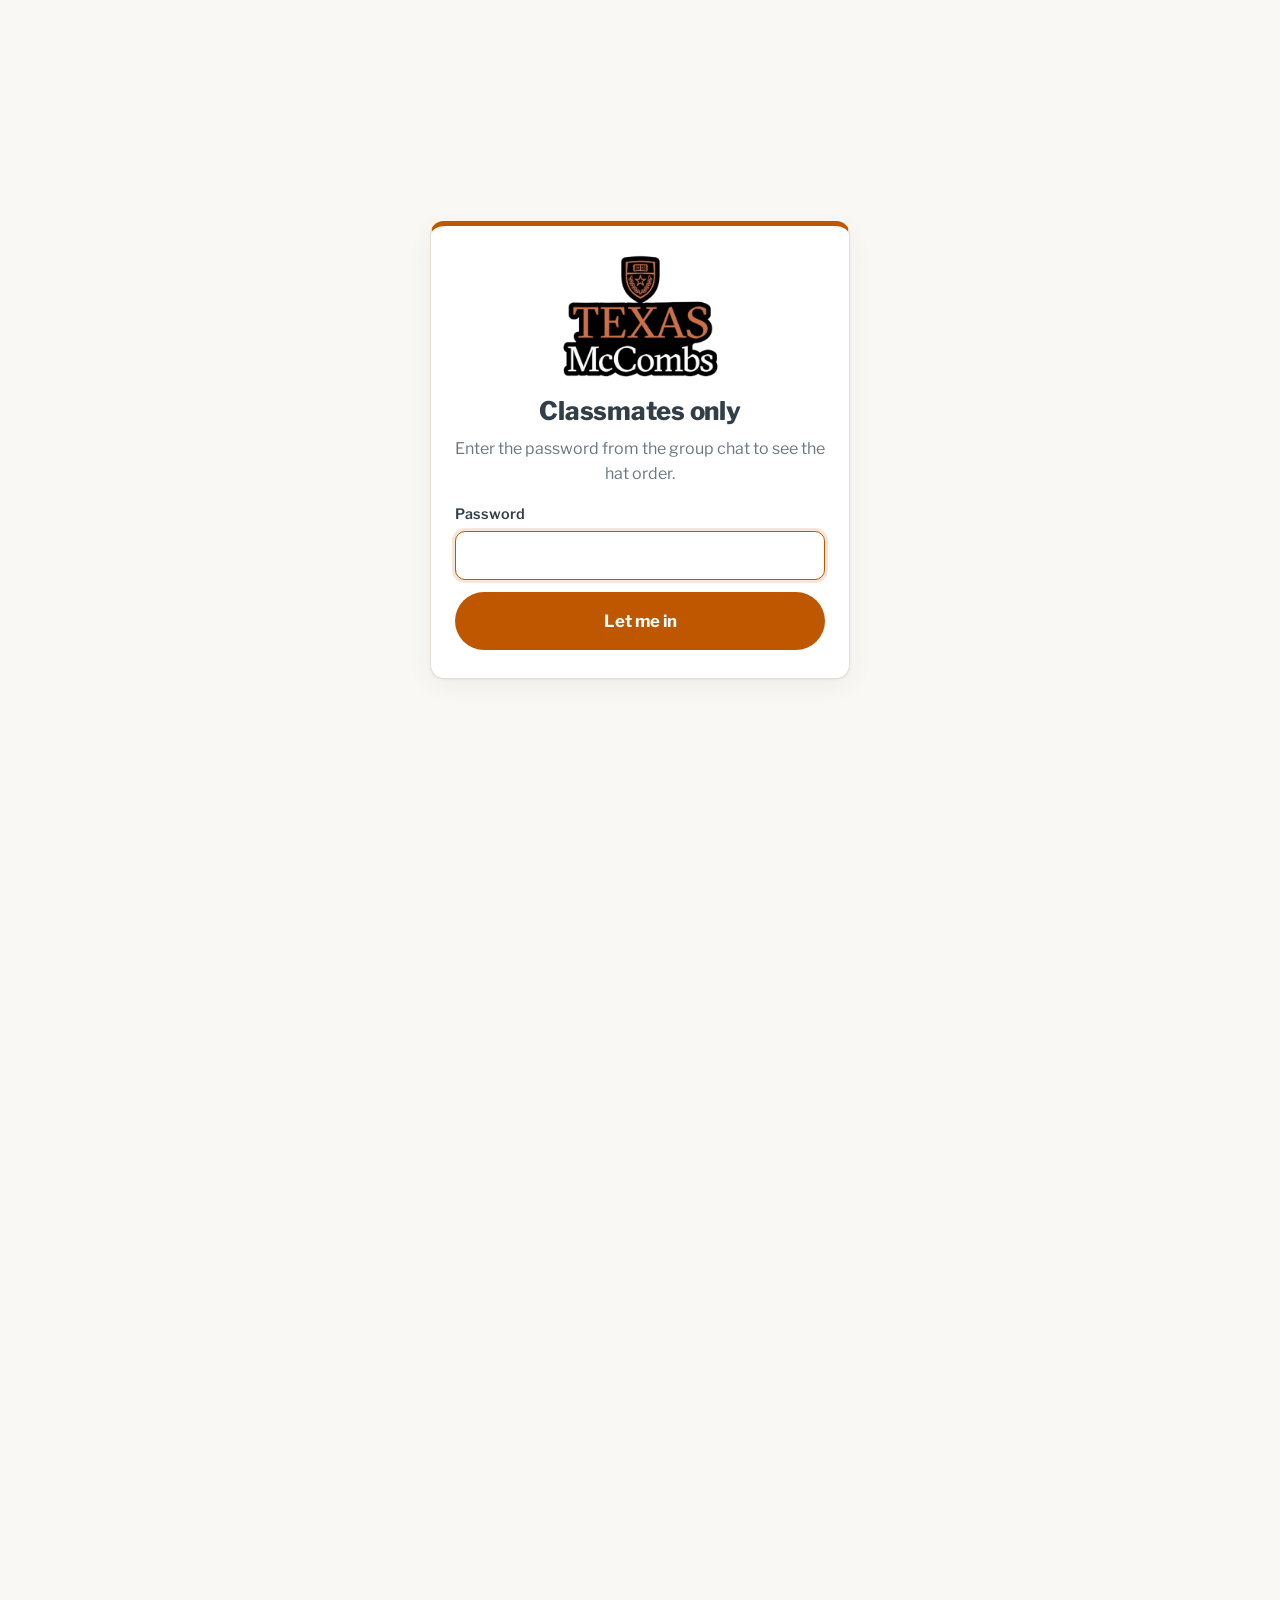
==== commit 63e41982: "Update pickup plan and program name Hats ready by the January Austin Intensive. Dallas picks up at t" ====
--- a/index.html
+++ b/index.html
@@ -84,7 +84,7 @@
         <li>
           <span class="step-num">4</span>
           <h3>Pay, then we order</h3>
-          <p>After the window closes, <span class="organizer-name">Colby</span> sends payment details. Venmo or Zelle before the order is placed. Hats ship to the Centrum for pickup.</p>
+          <p>After the window closes, <span class="organizer-name">Colby</span> sends payment details. Venmo or Zelle before the order is placed. Hats should be ready by the January Austin Intensive: Dallas students pick up at the Centrum, everyone else at the Austin campus during the AI.</p>
         </li>
       </ol>
     </div>
@@ -120,7 +120,7 @@
     <div class="wrap">
       <div class="section-head">
         <h2>Choose your hats</h2>
-        <p class="muted">Every hat gets the Texas McCombs patch on the front and a Longhorn patch on the side. Both are raised rubber patches. Tap Side on any hat to see it. Renders are approximate.</p>
+        <p class="muted">Every hat gets the Texas McCombs logo on the front as a 3D molded PVC patch, plus a matching Longhorn patch on the side. Tap Side on any hat to see it. Renders are approximate.</p>
         <div class="patch-row">
           <figure class="patch-fig"><img src="images/patch-f1.png" alt="Burnt orange Longhorn side patch" width="369" height="205"><figcaption>Side patch on the black and white hats</figcaption></figure>
           <figure class="patch-fig"><img src="images/patch-f2.png" alt="All-white Longhorn side patch" width="369" height="207"><figcaption>Side patch on the orange hats. It's all white; the lines are molded detail.</figcaption></figure>
@@ -180,6 +180,10 @@
           <fieldset class="field">
             <legend class="field-label">Class year</legend>
             <div class="choice-row" id="class-year-choices"></div>
+          </fieldset>
+          <fieldset class="field">
+            <legend class="field-label">Campus</legend>
+            <div class="choice-row" id="location-choices"></div>
           </fieldset>
           <fieldset class="field">
             <legend class="field-label">How you'll pay</legend>
@@ -234,7 +238,7 @@
             <li><span class="pay-label">Zelle</span> <code id="pay-zelle"></code></li>
           </ul>
         </div>
-        <p class="pickup-note"><strong>Pickup:</strong> hats ship to the Centrum. You'll get an email when they're ready to grab.</p>
+        <p class="pickup-note"><strong>Pickup:</strong> hats should be ready by the January Austin Intensive. Dallas students pick up at the Centrum; Austin and Houston students get theirs at the Austin campus during the AI. You'll get an email when they're in.</p>
         <p class="small muted">Need to change something? Email <a id="organizer-mailto" href="#"></a>.</p>
       </div>
 
@@ -265,7 +269,7 @@
         <dt>Can I order more than one?</dt>
         <dd>Yes. Any mix of designs, as many as you want. There's no limit.</dd>
         <dt>When do hats arrive?</dt>
-        <dd>Branded Bills typically takes a few weeks to produce after the order is placed. The whole order ships to the Centrum, and you pick yours up there. <span class="organizer-name">Colby</span> will email when they're in.</dd>
+        <dd>They should be ready by the January Austin Intensive. Dallas students pick up at the Centrum. Austin and Houston students get theirs at the Austin campus during the AI. <span class="organizer-name">Colby</span> will email when they're in.</dd>
       </dl>
     </div>
   </section>
@@ -273,7 +277,7 @@
 
 <footer class="footer">
   <div class="wrap">
-    <p>Organized by Colby Hoffer for Texas McCombs DMBA classmates.</p>
+    <p>Organized by Colby Hoffer for Texas McCombs Working Professional MBA classmates.</p>
     <p class="small">Design renders are digital mockups from the Branded Bills design sheet and may not exactly match real colors, placement, or size.</p>
   </div>
 </footer>
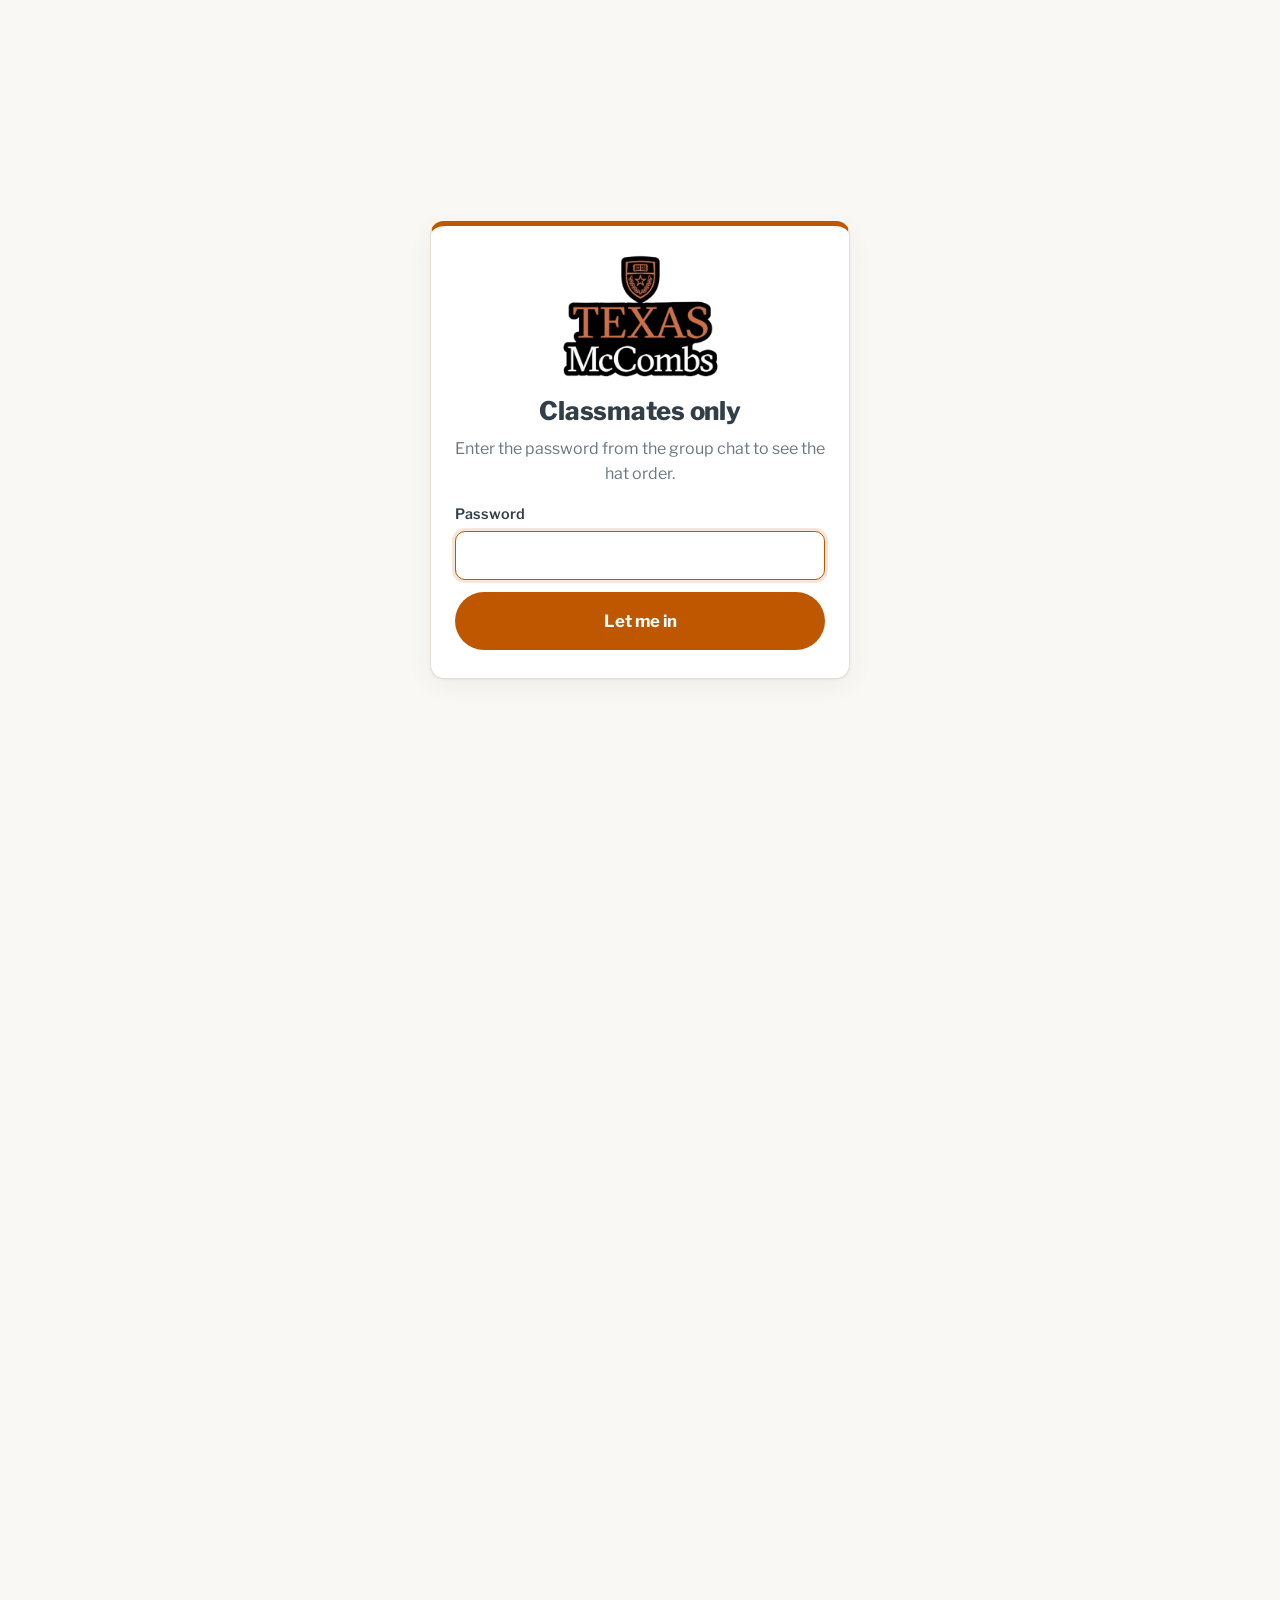
==== commit e3a47b8f: "Reopen until Nov 15 midnight and pull design D Deadline moved to Nov 15 11:59 PM CT on site and scri" ====
--- a/index.html
+++ b/index.html
@@ -52,6 +52,7 @@
           <span class="countdown-label">Orders close</span>
           <span class="countdown-value" id="countdown-value">&hellip;</span>
           <span class="countdown-date" id="countdown-date"></span>
+          <span class="countdown-notice" id="countdown-notice" hidden></span>
         </div>
         <a class="btn btn-primary btn-lg" href="#order">Pick your hats</a>
       </div>
--- a/css/styles.css
+++ b/css/styles.css
@@ -86,6 +86,7 @@
 .countdown-label { font-size: 0.8rem; text-transform: uppercase; letter-spacing: 0.08em; font-weight: 700; color: var(--text-muted); }
 .countdown-value { font-size: 1.25rem; font-weight: 800; color: var(--charcoal); font-variant-numeric: tabular-nums; }
 .countdown-date { font-size: 0.85rem; color: var(--text-muted); width: 100%; }
+.countdown-notice { width: 100%; font-size: 0.85rem; font-weight: 700; color: var(--burnt-orange-dark); }
 .countdown.is-closed { border-left-color: var(--red); }
 .countdown.is-closed .countdown-value { color: var(--red); }
 
@@ -172,8 +173,8 @@
 .designs { display: grid; grid-template-columns: repeat(4, 1fr); gap: 20px; margin-bottom: 28px; }
 .design-card { background: var(--surface); border: 2px solid var(--border); border-radius: var(--radius); padding: 18px; display: flex; flex-direction: column; transition: border-color 0.15s, box-shadow 0.15s; }
 .design-card.is-selected { border-color: var(--burnt-orange); box-shadow: 0 0 0 4px rgba(191, 87, 0, 0.12); }
-.design-img { background: var(--white); border: 1px solid var(--border); border-radius: 10px; padding: 10px; margin-bottom: 14px; height: 180px; display: grid; place-items: center; overflow: hidden; }
-.design-img img { max-height: 100%; max-width: 100%; width: auto; object-fit: contain; }
+.design-img { background: var(--white); border: 1px solid var(--border); border-radius: 10px; padding: 10px; margin-bottom: 14px; height: 180px; display: block; overflow: hidden; }
+.design-img img { display: block; width: 100%; height: 100%; object-fit: contain; }
 .view-toggle { display: flex; gap: 4px; margin: -6px 0 12px; }
 .view-btn { flex: 1; font: inherit; font-size: 0.78rem; font-weight: 700; padding: 5px 0; border: 1.5px solid var(--border); background: var(--white); color: var(--text-muted); cursor: pointer; border-radius: 999px; }
 .view-btn.is-active { background: var(--charcoal); border-color: var(--charcoal); color: var(--white); }
@@ -194,6 +195,12 @@
 .qty button:disabled { opacity: 0.35; cursor: not-allowed; }
 .qty-value { font-weight: 800; font-size: 1.1rem; min-width: 2ch; text-align: center; font-variant-numeric: tabular-nums; }
 
+.design-card.is-unavailable { opacity: 0.55; filter: grayscale(1); border-style: dashed; }
+.design-card.is-unavailable .design-img img { filter: grayscale(1); }
+.unavailable-tag { display: inline-block; font-size: 0.78rem; font-weight: 700; color: var(--red); background: #FBE5E8; border-radius: 999px; padding: 4px 10px; margin-bottom: 8px; }
+.qty.is-off { visibility: hidden; }
+.status-pill.dropped { background: #FBE5E8; color: var(--red); }
+
 /* Form */
 .order-form h3 { margin-bottom: 16px; }
 .field-grid { display: grid; grid-template-columns: 1fr 1fr; gap: 16px 20px; }
@@ -259,5 +266,6 @@
 }
 @media (max-width: 480px) {
   .steps, .designs, .progress-grid { grid-template-columns: 1fr; }
+  .design-img { height: 220px; }
   .topbar-link { display: none; }
 }
